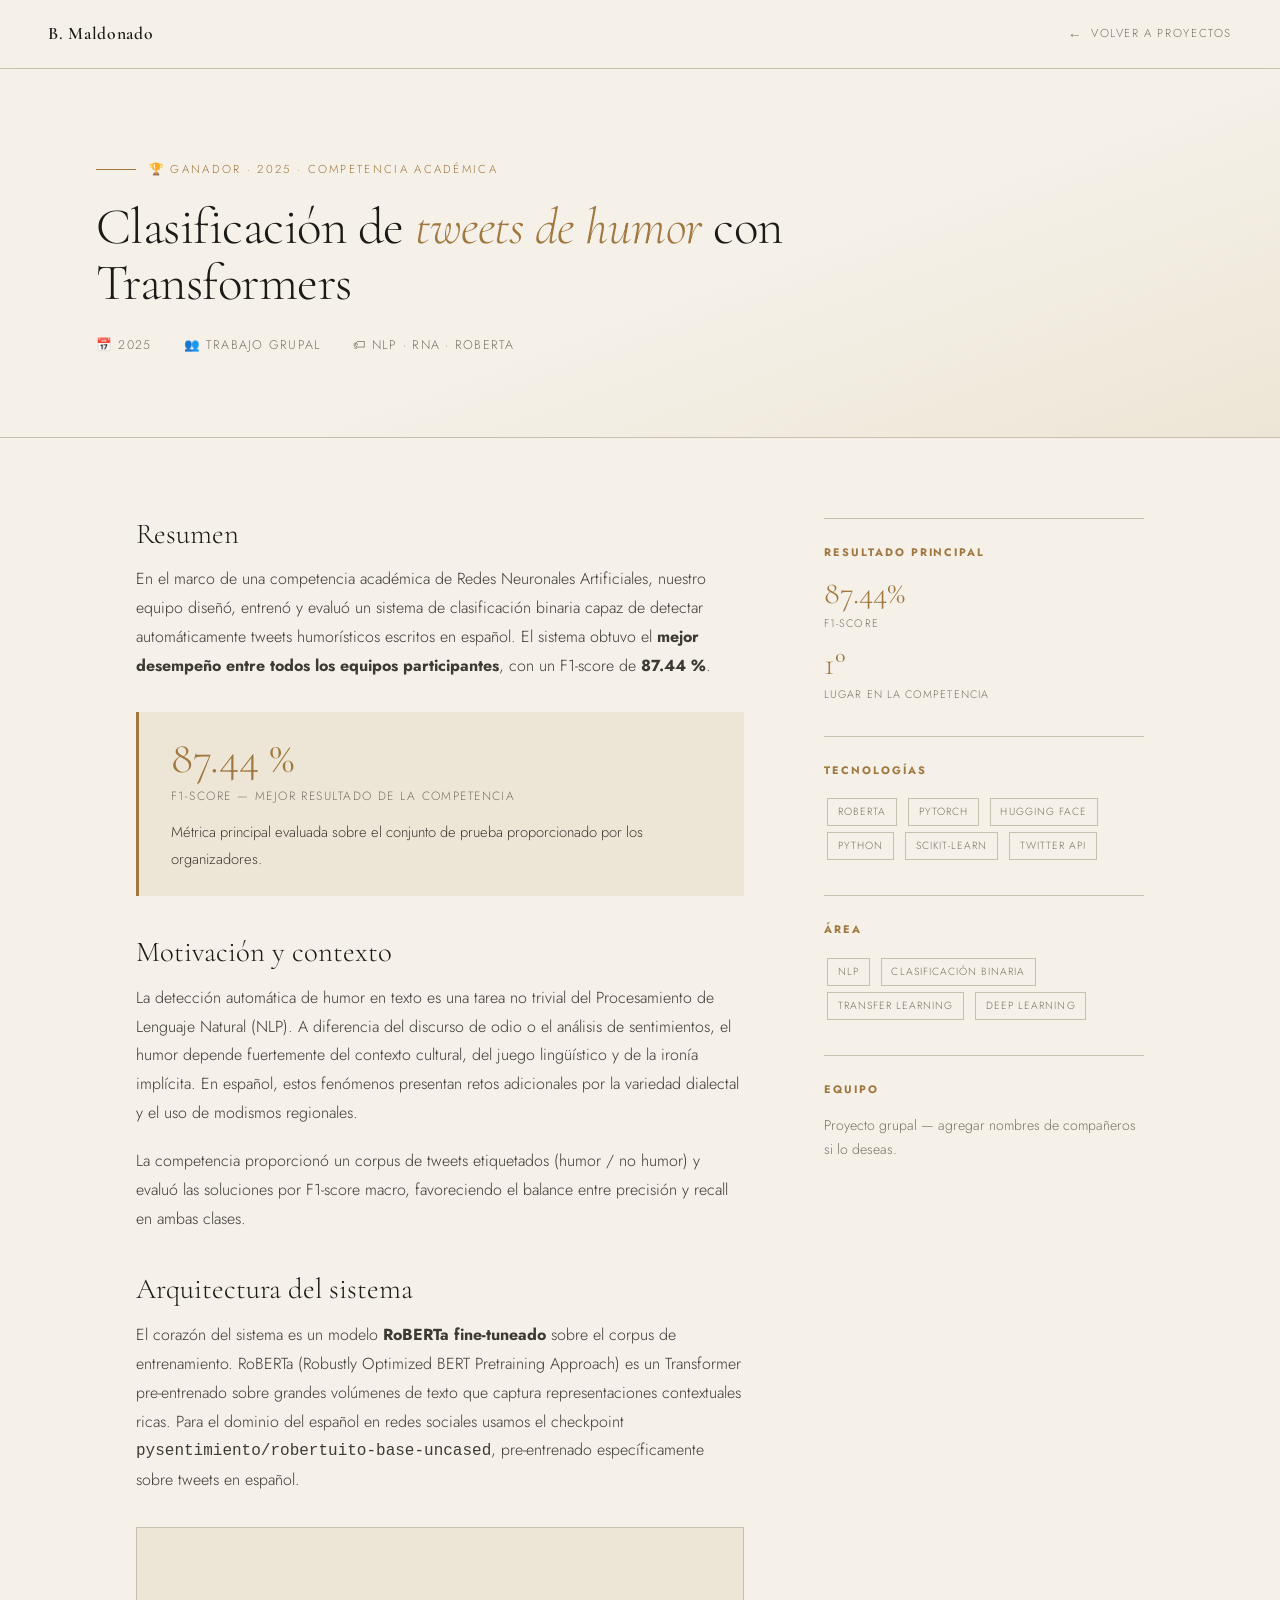
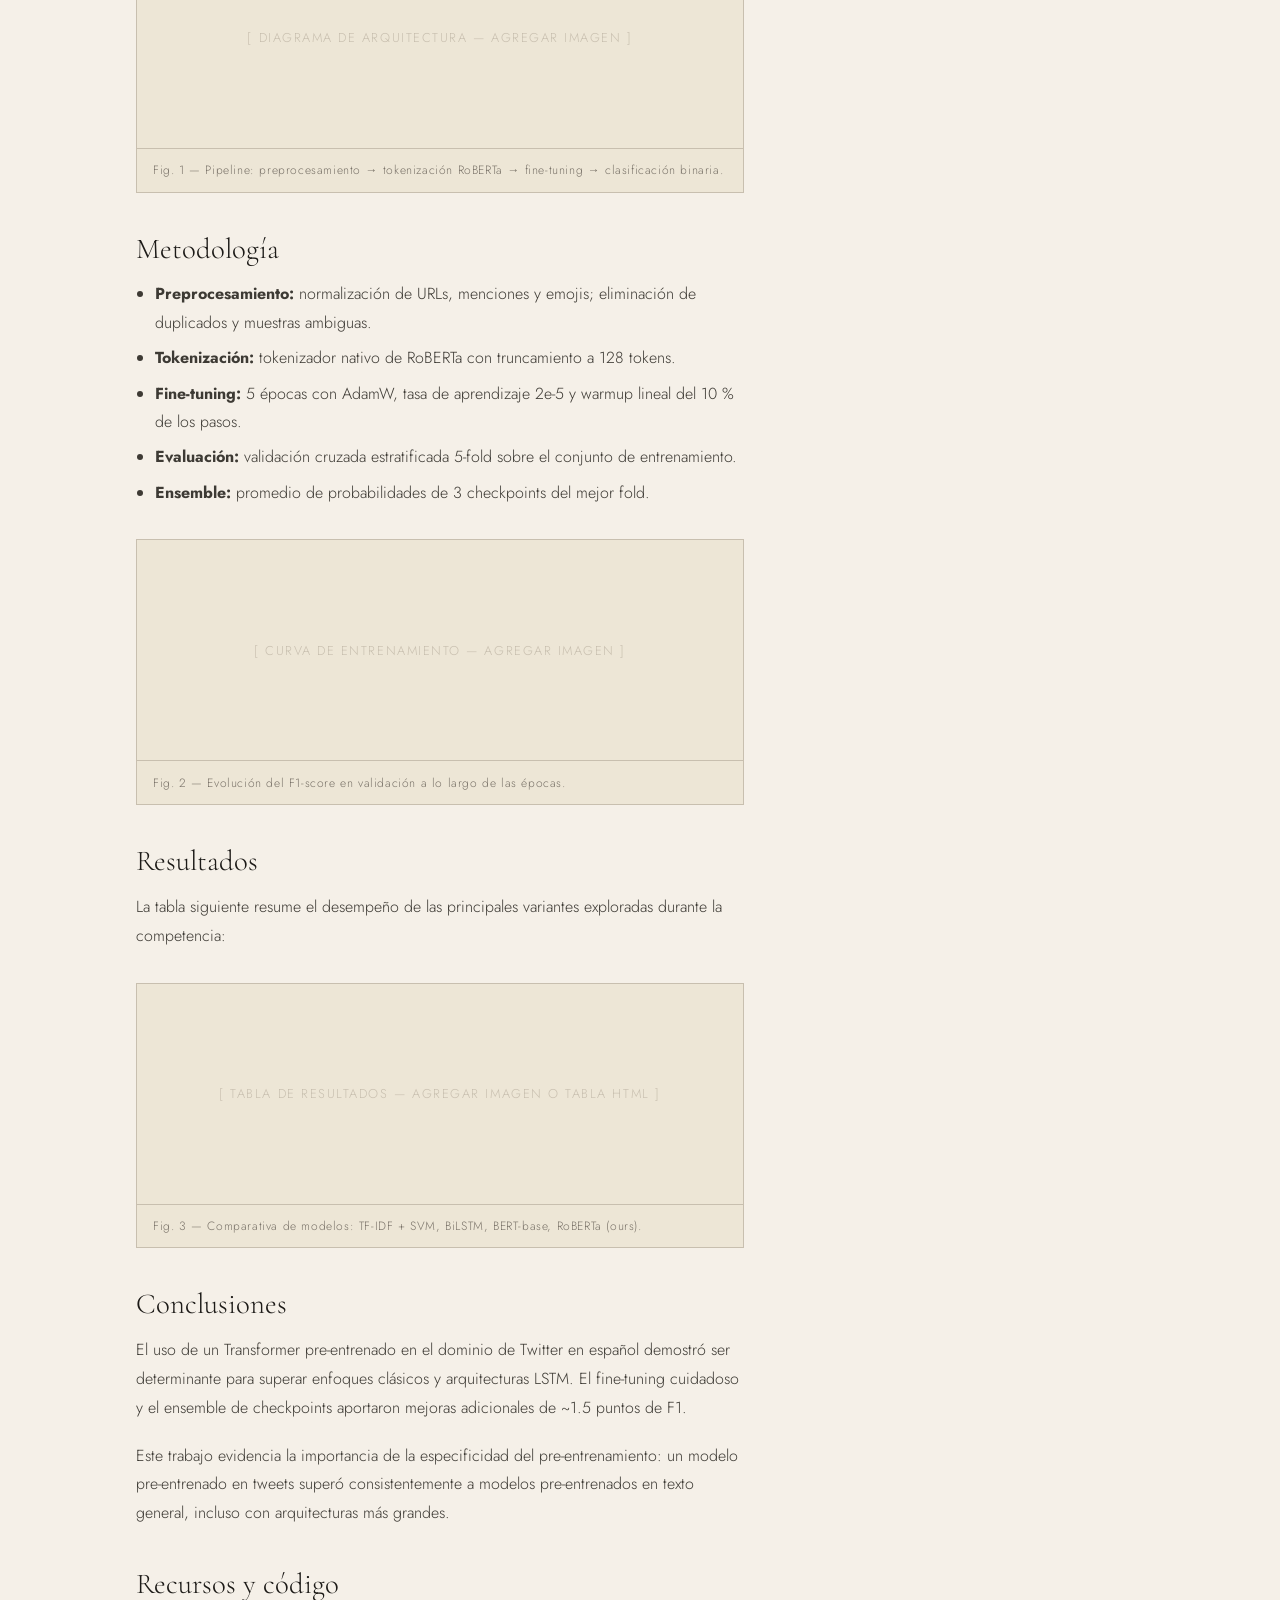
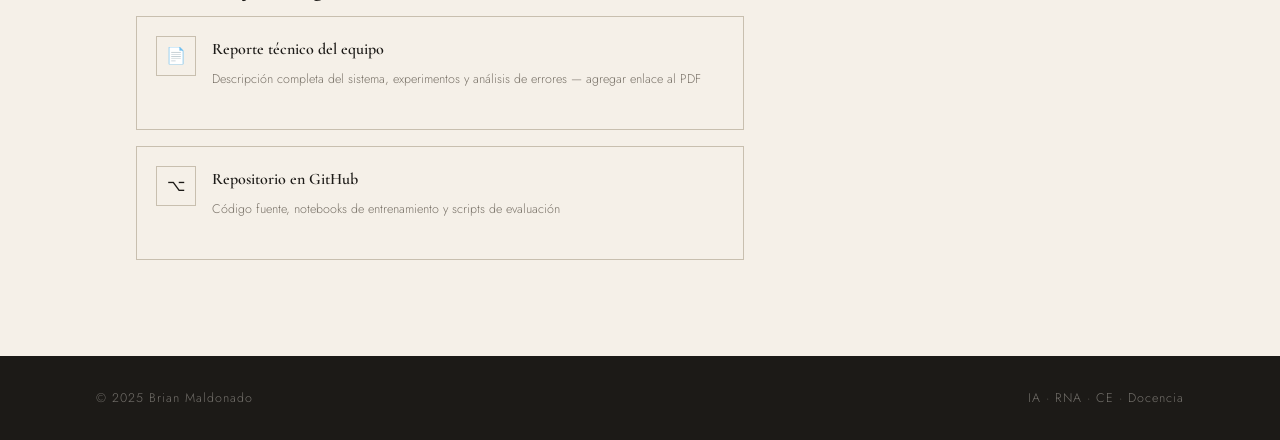
==== projects/competencia-humor.html @ 520ae176 "add some pages" ====
<!DOCTYPE html>
<html lang="es">
<head>
  <meta charset="UTF-8"/>
  <meta name="viewport" content="width=device-width, initial-scale=1.0"/>
  <title>Competencia RNA — Tweets de Humor · Brian Maldonado</title>
  <link rel="preconnect" href="https://fonts.googleapis.com">
  <link href="https://fonts.googleapis.com/css2?family=Cormorant+Garamond:ital,wght@0,300;0,400;0,600;1,300;1,400&family=Jost:wght@300;400;500&display=swap" rel="stylesheet">
  <link rel="stylesheet" href="../style.css">
</head>
<body>

<nav class="detail-nav">
  <a href="../index.html" class="nav-logo">B. Maldonado</a>
  <a href="../index.html#logros" class="back-link">Volver a proyectos</a>
</nav>

<div class="detail-hero">
  <p class="hero-tag">🏆 Ganador · 2025 · Competencia académica</p>
  <h1>Clasificación de <em>tweets de humor</em> con Transformers</h1>
  <div class="detail-meta">
    <span>📅 2025</span>
    <span>👥 Trabajo grupal</span>
    <span>🏷 NLP · RNA · RoBERTa</span>
  </div>
</div>

<div class="detail-body">

  <!-- CONTENIDO PRINCIPAL -->
  <article class="detail-content fade-up">

    <h2>Resumen</h2>
    <p>
      En el marco de una competencia académica de Redes Neuronales Artificiales, nuestro equipo diseñó,
      entrenó y evaluó un sistema de clasificación binaria capaz de detectar automáticamente tweets
      humorísticos escritos en español. El sistema obtuvo el <strong>mejor desempeño entre todos los
      equipos participantes</strong>, con un F1-score de <strong>87.44 %</strong>.
    </p>

    <div class="result-box">
      <div class="result-number">87.44 %</div>
      <div class="result-label">F1-score — Mejor resultado de la competencia</div>
      <p>Métrica principal evaluada sobre el conjunto de prueba proporcionado por los organizadores.</p>
    </div>

    <h2>Motivación y contexto</h2>
    <p>
      La detección automática de humor en texto es una tarea no trivial del Procesamiento de Lenguaje Natural
      (NLP). A diferencia del discurso de odio o el análisis de sentimientos, el humor depende fuertemente
      del contexto cultural, del juego lingüístico y de la ironía implícita. En español, estos fenómenos
      presentan retos adicionales por la variedad dialectal y el uso de modismos regionales.
    </p>
    <p>
      La competencia proporcionó un corpus de tweets etiquetados (humor / no humor) y evaluó
      las soluciones por F1-score macro, favoreciendo el balance entre precisión y recall en ambas clases.
    </p>

    <h2>Arquitectura del sistema</h2>
    <p>
      El corazón del sistema es un modelo <strong>RoBERTa fine-tuneado</strong> sobre el corpus de
      entrenamiento. RoBERTa (Robustly Optimized BERT Pretraining Approach) es un Transformer
      pre-entrenado sobre grandes volúmenes de texto que captura representaciones contextuales ricas.
      Para el dominio del español en redes sociales usamos el checkpoint
      <code>pysentimiento/robertuito-base-uncased</code>, pre-entrenado específicamente sobre tweets en español.
    </p>

    <figure class="detail-image">
      <div class="img-placeholder">[ Diagrama de arquitectura — agregar imagen ]</div>
      <figcaption>Fig. 1 — Pipeline: preprocesamiento → tokenización RoBERTa → fine-tuning → clasificación binaria.</figcaption>
    </figure>

    <h2>Metodología</h2>
    <ul>
      <li><strong>Preprocesamiento:</strong> normalización de URLs, menciones y emojis; eliminación de duplicados y muestras ambiguas.</li>
      <li><strong>Tokenización:</strong> tokenizador nativo de RoBERTa con truncamiento a 128 tokens.</li>
      <li><strong>Fine-tuning:</strong> 5 épocas con AdamW, tasa de aprendizaje 2e-5 y warmup lineal del 10 % de los pasos.</li>
      <li><strong>Evaluación:</strong> validación cruzada estratificada 5-fold sobre el conjunto de entrenamiento.</li>
      <li><strong>Ensemble:</strong> promedio de probabilidades de 3 checkpoints del mejor fold.</li>
    </ul>

    <figure class="detail-image">
      <div class="img-placeholder">[ Curva de entrenamiento — agregar imagen ]</div>
      <figcaption>Fig. 2 — Evolución del F1-score en validación a lo largo de las épocas.</figcaption>
    </figure>

    <h2>Resultados</h2>
    <p>
      La tabla siguiente resume el desempeño de las principales variantes exploradas durante la competencia:
    </p>

    <figure class="detail-image">
      <div class="img-placeholder">[ Tabla de resultados — agregar imagen o tabla HTML ]</div>
      <figcaption>Fig. 3 — Comparativa de modelos: TF-IDF + SVM, BiLSTM, BERT-base, RoBERTa (ours).</figcaption>
    </figure>

    <h2>Conclusiones</h2>
    <p>
      El uso de un Transformer pre-entrenado en el dominio de Twitter en español demostró ser
      determinante para superar enfoques clásicos y arquitecturas LSTM. El fine-tuning cuidadoso
      y el ensemble de checkpoints aportaron mejoras adicionales de ~1.5 puntos de F1.
    </p>
    <p>
      Este trabajo evidencia la importancia de la especificidad del pre-entrenamiento: un modelo
      pre-entrenado en tweets superó consistentemente a modelos pre-entrenados en texto general,
      incluso con arquitecturas más grandes.
    </p>

    <h2>Recursos y código</h2>

    <a href="#" class="paper-card">
      <div class="paper-icon">📄</div>
      <div>
        <h4>Reporte técnico del equipo</h4>
        <p>Descripción completa del sistema, experimentos y análisis de errores — agregar enlace al PDF</p>
      </div>
    </a>

    <a href="https://github.com/FabrexG" target="_blank" class="paper-card">
      <div class="paper-icon">⌥</div>
      <div>
        <h4>Repositorio en GitHub</h4>
        <p>Código fuente, notebooks de entrenamiento y scripts de evaluación</p>
      </div>
    </a>

  </article>

  <!-- SIDEBAR -->
  <aside class="detail-sidebar fade-up">

    <div class="sidebar-block">
      <h3>Resultado principal</h3>
      <div class="sidebar-stat">
        <div class="stat-number">87.44%</div>
        <div class="stat-label">F1-score</div>
      </div>
      <div class="sidebar-stat">
        <div class="stat-number">1°</div>
        <div class="stat-label">Lugar en la competencia</div>
      </div>
    </div>

    <div class="sidebar-block">
      <h3>Tecnologías</h3>
      <span class="tag">RoBERTa</span>
      <span class="tag">PyTorch</span>
      <span class="tag">Hugging Face</span>
      <span class="tag">Python</span>
      <span class="tag">Scikit-learn</span>
      <span class="tag">Twitter API</span>
    </div>

    <div class="sidebar-block">
      <h3>Área</h3>
      <span class="tag">NLP</span>
      <span class="tag">Clasificación binaria</span>
      <span class="tag">Transfer Learning</span>
      <span class="tag">Deep Learning</span>
    </div>

    <div class="sidebar-block">
      <h3>Equipo</h3>
      <p style="font-size:0.88rem; color:var(--muted);">Proyecto grupal — agregar nombres de compañeros si lo deseas.</p>
    </div>

  </aside>

</div>

<footer>
  <span>© 2025 Brian Maldonado</span>
  <span>IA · RNA · CE · Docencia</span>
</footer>

<script>
  const obs = new IntersectionObserver((entries) => {
    entries.forEach((e, i) => {
      if (e.isIntersecting) {
        setTimeout(() => e.target.classList.add('visible'), i * 100);
        obs.unobserve(e.target);
      }
    });
  }, { threshold: 0.1 });
  document.querySelectorAll('.fade-up').forEach(el => obs.observe(el));
</script>
</body>
</html>
---- style.css ----
:root {
      --cream: #f5f0e8;
      --parchment: #ede6d6;
      --ink: #1c1a17;
      --ink-light: #3d3a34;
      --muted: #7a7369;
      --gold: #a07840;
      --gold-light: #c8a060;
      --rule: #c8bfaf;
      --white: #faf8f4;
    }

    *, *::before, *::after { box-sizing: border-box; margin: 0; padding: 0; }

    html { scroll-behavior: smooth; }

    body {
      background: var(--cream);
      color: var(--ink);
      font-family: 'Jost', sans-serif;
      font-weight: 300;
      font-size: 16px;
      line-height: 1.7;
    }

    /* ── NAV ── */
    nav {
      position: fixed; top: 0; left: 0; right: 0; z-index: 100;
      display: flex; align-items: center; justify-content: space-between;
      padding: 1.2rem 3rem;
      background: rgba(245,240,232,0.92);
      backdrop-filter: blur(8px);
      border-bottom: 1px solid var(--rule);
    }
    .nav-logo {
      font-family: 'Cormorant Garamond', serif;
      font-size: 1.1rem;
      font-weight: 600;
      letter-spacing: 0.04em;
      color: var(--ink);
      text-decoration: none;
    }
    .nav-links { display: flex; gap: 2rem; list-style: none; }
    .nav-links a {
      font-size: 0.78rem;
      letter-spacing: 0.12em;
      text-transform: uppercase;
      color: var(--muted);
      text-decoration: none;
      transition: color 0.2s;
    }
    .nav-links a:hover { color: var(--gold); }

    /* ── HERO ── */
    header {
      min-height: 100vh;
      display: flex; flex-direction: column; justify-content: flex-end;
      padding: 0 6rem 6rem;
      position: relative;
      overflow: hidden;
    }
    .hero-bg {
      position: absolute; inset: 0;
      background:
        radial-gradient(ellipse 80% 60% at 70% 30%, rgba(160,120,64,0.07) 0%, transparent 60%),
        linear-gradient(160deg, var(--cream) 60%, var(--parchment) 100%);
    }
    .hero-rule {
      position: absolute; top: 0; left: 6rem; right: 6rem; bottom: 0;
      border-left: 1px solid var(--rule);
      border-right: 1px solid var(--rule);
      pointer-events: none;
    }
    .hero-content { position: relative; max-width: 700px; }
    .hero-tag {
      font-size: 0.72rem;
      letter-spacing: 0.2em;
      text-transform: uppercase;
      color: var(--gold);
      margin-bottom: 1.5rem;
      display: flex; align-items: center; gap: 0.8rem;
    }
    .hero-tag::before {
      content: '';
      display: block; width: 2.5rem; height: 1px; background: var(--gold);
    }
    h1 {
      font-family: 'Cormorant Garamond', serif;
      font-size: clamp(3.2rem, 6vw, 5.5rem);
      font-weight: 300;
      line-height: 1.05;
      letter-spacing: -0.01em;
      margin-bottom: 1.6rem;
      color: var(--ink);
    }
    h1 em { font-style: italic; color: var(--gold); }
    .hero-sub {
      font-size: 1rem;
      color: var(--muted);
      max-width: 480px;
      margin-bottom: 2.8rem;
      line-height: 1.8;
    }
    .hero-ctas { display: flex; gap: 1rem; flex-wrap: wrap; }
    .btn-primary {
      display: inline-block;
      padding: 0.8rem 2rem;
      background: var(--ink);
      color: var(--cream);
      font-size: 0.78rem;
      letter-spacing: 0.12em;
      text-transform: uppercase;
      text-decoration: none;
      transition: background 0.25s;
    }
    .btn-primary:hover { background: var(--gold); }
    .btn-outline {
      display: inline-block;
      padding: 0.8rem 2rem;
      border: 1px solid var(--ink);
      color: var(--ink);
      font-size: 0.78rem;
      letter-spacing: 0.12em;
      text-transform: uppercase;
      text-decoration: none;
      transition: border-color 0.25s, color 0.25s;
    }
    .btn-outline:hover { border-color: var(--gold); color: var(--gold); }

    .scroll-hint {
      position: absolute; bottom: 2.5rem; right: 6rem;
      font-size: 0.68rem; letter-spacing: 0.18em; text-transform: uppercase;
      color: var(--muted);
      writing-mode: vertical-rl;
      display: flex; align-items: center; gap: 0.8rem;
    }
    .scroll-hint::after {
      content: '';
      display: block; width: 1px; height: 3rem; background: var(--rule);
    }

    /* ── SECTIONS ── */
    section { padding: 7rem 6rem; }
    section:nth-child(even) { background: var(--white); }

    .section-label {
      font-size: 0.68rem; letter-spacing: 0.22em; text-transform: uppercase;
      color: var(--gold); margin-bottom: 0.8rem;
      display: flex; align-items: center; gap: 0.8rem;
    }
    .section-label::before {
      content: ''; display: block; width: 1.8rem; height: 1px; background: var(--gold);
    }
    h2 {
      font-family: 'Cormorant Garamond', serif;
      font-size: clamp(2rem, 3.5vw, 3rem);
      font-weight: 300;
      line-height: 1.1;
      margin-bottom: 3rem;
      color: var(--ink);
    }
    h2 em { font-style: italic; }

    /* ── SOBRE MÍ ── */
    .about-grid {
      display: grid;
      grid-template-columns: 1fr 1fr;
      gap: 5rem;
      align-items: start;
    }
    .about-text p { color: var(--ink-light); margin-bottom: 1.2rem; font-size: 1.02rem; }
    .about-stats {
      display: grid; grid-template-columns: 1fr 1fr; gap: 2rem;
    }
    .stat-item {
      border-top: 1px solid var(--rule);
      padding-top: 1rem;
    }
    .stat-number {
      font-family: 'Cormorant Garamond', serif;
      font-size: 3rem; font-weight: 300;
      color: var(--gold); line-height: 1;
      margin-bottom: 0.3rem;
    }
    .stat-label {
      font-size: 0.72rem; letter-spacing: 0.12em; text-transform: uppercase;
      color: var(--muted);
    }

    /* ── HABILIDADES ── */
    .skills-grid {
      display: grid;
      grid-template-columns: repeat(3, 1fr);
      gap: 2rem;
    }
    .skill-card {
      padding: 2rem;
      border: 1px solid var(--rule);
      background: var(--cream);
      position: relative;
      transition: border-color 0.25s;
    }
    .skill-card:hover { border-color: var(--gold); }
    .skill-card::before {
      content: attr(data-num);
      position: absolute; top: 1.2rem; right: 1.5rem;
      font-family: 'Cormorant Garamond', serif;
      font-size: 2.5rem; font-weight: 300;
      color: var(--parchment);
    }
    .skill-icon { font-size: 1.5rem; margin-bottom: 1rem; }
    .skill-card h3 {
      font-family: 'Cormorant Garamond', serif;
      font-size: 1.25rem; font-weight: 600;
      margin-bottom: 0.8rem;
    }
    .skill-card p { font-size: 0.88rem; color: var(--muted); line-height: 1.7; }
    .skill-tags { display: flex; flex-wrap: wrap; gap: 0.4rem; margin-top: 1rem; }
    .tag {
      font-size: 0.65rem; letter-spacing: 0.1em; text-transform: uppercase;
      padding: 0.25rem 0.6rem;
      border: 1px solid var(--rule);
      color: var(--muted);
    }

    /* ── LOGROS ── */
    .projects-list { display: flex; flex-direction: column; gap: 0; }
    .project-item {
      display: grid;
      grid-template-columns: 80px 1fr auto;
      gap: 2rem;
      align-items: start;
      padding: 2.5rem 0;
      border-bottom: 1px solid var(--rule);
      transition: background 0.2s;
    }
    .project-item:first-child { border-top: 1px solid var(--rule); }
    .project-year {
      font-family: 'Cormorant Garamond', serif;
      font-size: 1.1rem; color: var(--muted); padding-top: 0.15rem;
    }
    .project-body h3 {
      font-family: 'Cormorant Garamond', serif;
      font-size: 1.35rem; font-weight: 600;
      margin-bottom: 0.5rem;
    }
    .project-body p { font-size: 0.9rem; color: var(--muted); max-width: 500px; }
    .project-badge {
      font-size: 0.65rem; letter-spacing: 0.12em; text-transform: uppercase;
      padding: 0.3rem 0.9rem;
      background: var(--gold);
      color: var(--white);
      white-space: nowrap;
      align-self: start;
    }
    .project-badge.alt {
      background: transparent;
      border: 1px solid var(--rule);
      color: var(--muted);
    }

    /* ── DOCENCIA ── */
    .teaching-intro {
      display: grid; grid-template-columns: 1fr 1fr; gap: 5rem; margin-bottom: 4rem;
    }
    .teaching-intro p { color: var(--ink-light); font-size: 1.02rem; }
    .teaching-cards {
      display: grid; grid-template-columns: repeat(3, 1fr); gap: 1.5rem;
    }
    .teaching-card {
      padding: 2rem 1.8rem;
      background: var(--parchment);
      border-top: 3px solid var(--gold);
    }
    .teaching-card h3 {
      font-family: 'Cormorant Garamond', serif;
      font-size: 1.15rem; font-weight: 600;
      margin-bottom: 0.6rem;
    }
    .teaching-card p { font-size: 0.85rem; color: var(--muted); }

    /* ── CONTACTO ── */
    .contact-grid {
      display: grid; grid-template-columns: 1fr 1fr; gap: 6rem; align-items: start;
    }
    .contact-text h2 { margin-bottom: 1.2rem; }
    .contact-text p { color: var(--muted); margin-bottom: 2rem; }
    .contact-links { display: flex; flex-direction: column; gap: 1.2rem; }
    .contact-link {
      display: flex; align-items: center; gap: 1rem;
      text-decoration: none; color: var(--ink);
      font-size: 0.9rem;
      border-bottom: 1px solid var(--rule);
      padding-bottom: 1.2rem;
      transition: color 0.2s;
    }
    .contact-link:hover { color: var(--gold); }
    .contact-link-icon {
      width: 2.2rem; height: 2.2rem;
      border: 1px solid var(--rule);
      display: flex; align-items: center; justify-content: center;
      font-size: 0.9rem; flex-shrink: 0;
      transition: border-color 0.2s, background 0.2s;
    }
    .contact-link:hover .contact-link-icon {
      border-color: var(--gold); background: var(--gold); color: var(--white);
    }
    .contact-link-label { font-size: 0.65rem; text-transform: uppercase; letter-spacing: 0.1em; color: var(--muted); display: block; }
    .contact-link-value { font-size: 0.95rem; }

    /* ── FOOTER ── */
    footer {
      background: var(--ink);
      color: var(--muted);
      padding: 2rem 6rem;
      display: flex; justify-content: space-between; align-items: center;
      font-size: 0.78rem; letter-spacing: 0.08em;
    }
    footer span { color: var(--cream); opacity: 0.4; }

    /* ── ANIMATIONS ── */
    .fade-up {
      opacity: 0; transform: translateY(28px);
      transition: opacity 0.7s ease, transform 0.7s ease;
    }
    .fade-up.visible { opacity: 1; transform: none; }

    /* ── RESPONSIVE ── */
    @media (max-width: 900px) {
      nav { padding: 1rem 1.5rem; }
      .nav-links { display: none; }
      header { padding: 6rem 1.8rem 4rem; }
      .hero-rule { display: none; }
      section { padding: 5rem 1.8rem; }
      .about-grid, .teaching-intro, .contact-grid { grid-template-columns: 1fr; gap: 2.5rem; }
      .skills-grid, .teaching-cards { grid-template-columns: 1fr 1fr; }
      .project-item { grid-template-columns: 60px 1fr; }
      .project-badge { display: none; }
      footer { flex-direction: column; gap: 0.5rem; padding: 1.5rem; }
      .scroll-hint { display: none; }
    }
    @media (max-width: 600px) {
      .skills-grid, .teaching-cards { grid-template-columns: 1fr; }
      .about-stats { grid-template-columns: 1fr 1fr; }
    }

    /* ── PROJECT DETAIL BUTTON ── */
    .project-link {
      display: inline-flex; align-items: center; gap: 0.5rem;
      margin-top: 1rem;
      font-size: 0.72rem; letter-spacing: 0.14em; text-transform: uppercase;
      color: var(--gold);
      text-decoration: none;
      border-bottom: 1px solid transparent;
      transition: border-color 0.2s, gap 0.2s;
      width: fit-content;
    }
    .project-link:hover { border-bottom-color: var(--gold); gap: 0.8rem; }
    .project-link::after { content: '→'; font-size: 0.85rem; }

    /* ── PROJECT DETAIL PAGE ── */
    .detail-nav {
      position: fixed; top: 0; left: 0; right: 0; z-index: 100;
      display: flex; align-items: center; justify-content: space-between;
      padding: 1.2rem 3rem;
      background: rgba(245,240,232,0.92);
      backdrop-filter: blur(8px);
      border-bottom: 1px solid var(--rule);
    }
    .detail-nav .nav-logo {
      font-family: 'Cormorant Garamond', serif;
      font-size: 1.1rem; font-weight: 600; letter-spacing: 0.04em;
      color: var(--ink); text-decoration: none;
    }
    .back-link {
      display: inline-flex; align-items: center; gap: 0.5rem;
      font-size: 0.72rem; letter-spacing: 0.14em; text-transform: uppercase;
      color: var(--muted); text-decoration: none;
      transition: color 0.2s, gap 0.2s;
    }
    .back-link::before { content: '←'; font-size: 0.85rem; }
    .back-link:hover { color: var(--gold); gap: 0.8rem; }

    .detail-hero {
      padding: 10rem 6rem 5rem;
      background: linear-gradient(160deg, var(--cream) 60%, var(--parchment) 100%);
      border-bottom: 1px solid var(--rule);
    }
    .detail-hero .hero-tag {
      font-size: 0.72rem; letter-spacing: 0.2em; text-transform: uppercase;
      color: var(--gold); margin-bottom: 1.2rem;
      display: flex; align-items: center; gap: 0.8rem;
    }
    .detail-hero .hero-tag::before {
      content: ''; display: block; width: 2.5rem; height: 1px; background: var(--gold);
    }
    .detail-hero h1 {
      font-family: 'Cormorant Garamond', serif;
      font-size: clamp(2rem, 4vw, 3.8rem);
      font-weight: 300; line-height: 1.1;
      margin-bottom: 1.5rem; color: var(--ink); max-width: 820px;
    }
    .detail-hero h1 em { font-style: italic; color: var(--gold); }
    .detail-meta {
      display: flex; gap: 2rem; flex-wrap: wrap;
      font-size: 0.78rem; letter-spacing: 0.1em; text-transform: uppercase;
      color: var(--muted);
    }
    .detail-meta span { display: flex; align-items: center; gap: 0.4rem; }

    .detail-body {
      display: grid;
      grid-template-columns: 1fr 320px;
      gap: 5rem;
      padding: 5rem 6rem;
      max-width: 1200px;
      margin: 0 auto;
    }
    .detail-content h2 {
      font-family: 'Cormorant Garamond', serif;
      font-size: 1.8rem; font-weight: 300;
      margin: 2.5rem 0 1rem; color: var(--ink);
    }
    .detail-content h2:first-child { margin-top: 0; }
    .detail-content p {
      color: var(--ink-light); font-size: 1rem; line-height: 1.8;
      margin-bottom: 1.2rem;
    }
    .detail-content ul {
      margin: 0 0 1.2rem 1.2rem; color: var(--ink-light);
      font-size: 1rem; line-height: 1.8;
    }
    .detail-content ul li { margin-bottom: 0.4rem; }

    /* Result highlight box */
    .result-box {
      background: var(--parchment);
      border-left: 3px solid var(--gold);
      padding: 1.5rem 2rem;
      margin: 2rem 0;
    }
    .result-box .result-number {
      font-family: 'Cormorant Garamond', serif;
      font-size: 2.8rem; font-weight: 300; color: var(--gold); line-height: 1;
    }
    .result-box .result-label {
      font-size: 0.75rem; letter-spacing: 0.12em; text-transform: uppercase;
      color: var(--muted); margin-top: 0.3rem;
    }
    .result-box p { margin-top: 0.8rem; margin-bottom: 0; font-size: 0.92rem; }

    /* Image placeholder / real images */
    .detail-image {
      width: 100%; border: 1px solid var(--rule);
      margin: 2rem 0; display: block;
      background: var(--parchment);
    }
    .detail-image img { width: 100%; display: block; }
    .detail-image figcaption {
      font-size: 0.75rem; color: var(--muted); padding: 0.7rem 1rem;
      border-top: 1px solid var(--rule); letter-spacing: 0.05em;
    }
    .img-placeholder {
      height: 220px; display: flex; align-items: center; justify-content: center;
      font-size: 0.8rem; color: var(--rule); letter-spacing: 0.12em; text-transform: uppercase;
    }

    /* Paper / resource card */
    .paper-card {
      display: flex; gap: 1rem; align-items: flex-start;
      padding: 1.2rem; border: 1px solid var(--rule);
      margin-bottom: 1rem; text-decoration: none; color: var(--ink);
      transition: border-color 0.2s;
    }
    .paper-card:hover { border-color: var(--gold); }
    .paper-icon {
      width: 2.5rem; height: 2.5rem; flex-shrink: 0;
      border: 1px solid var(--rule);
      display: flex; align-items: center; justify-content: center;
      font-size: 1rem;
    }
    .paper-card h4 {
      font-family: 'Cormorant Garamond', serif;
      font-size: 1rem; font-weight: 600; margin-bottom: 0.3rem;
    }
    .paper-card p { font-size: 0.78rem; color: var(--muted); }

    /* Sidebar */
    .detail-sidebar { padding-top: 0; }
    .sidebar-block {
      border-top: 1px solid var(--rule); padding-top: 1.5rem; margin-bottom: 2rem;
    }
    .sidebar-block h3 {
      font-size: 0.68rem; letter-spacing: 0.18em; text-transform: uppercase;
      color: var(--gold); margin-bottom: 1rem;
    }
    .sidebar-block .tag { display: inline-block; margin: 0.2rem; }
    .sidebar-stat { margin-bottom: 1rem; }
    .sidebar-stat .stat-number {
      font-family: 'Cormorant Garamond', serif;
      font-size: 2rem; font-weight: 300; color: var(--gold); line-height: 1;
    }
    .sidebar-stat .stat-label {
      font-size: 0.68rem; letter-spacing: 0.1em; text-transform: uppercase; color: var(--muted);
    }

    @media (max-width: 900px) {
      .detail-nav { padding: 1rem 1.5rem; }
      .detail-hero { padding: 8rem 1.8rem 3rem; }
      .detail-body { grid-template-columns: 1fr; gap: 3rem; padding: 3rem 1.8rem; }
      .detail-sidebar { border-top: 1px solid var(--rule); padding-top: 2rem; }
    }
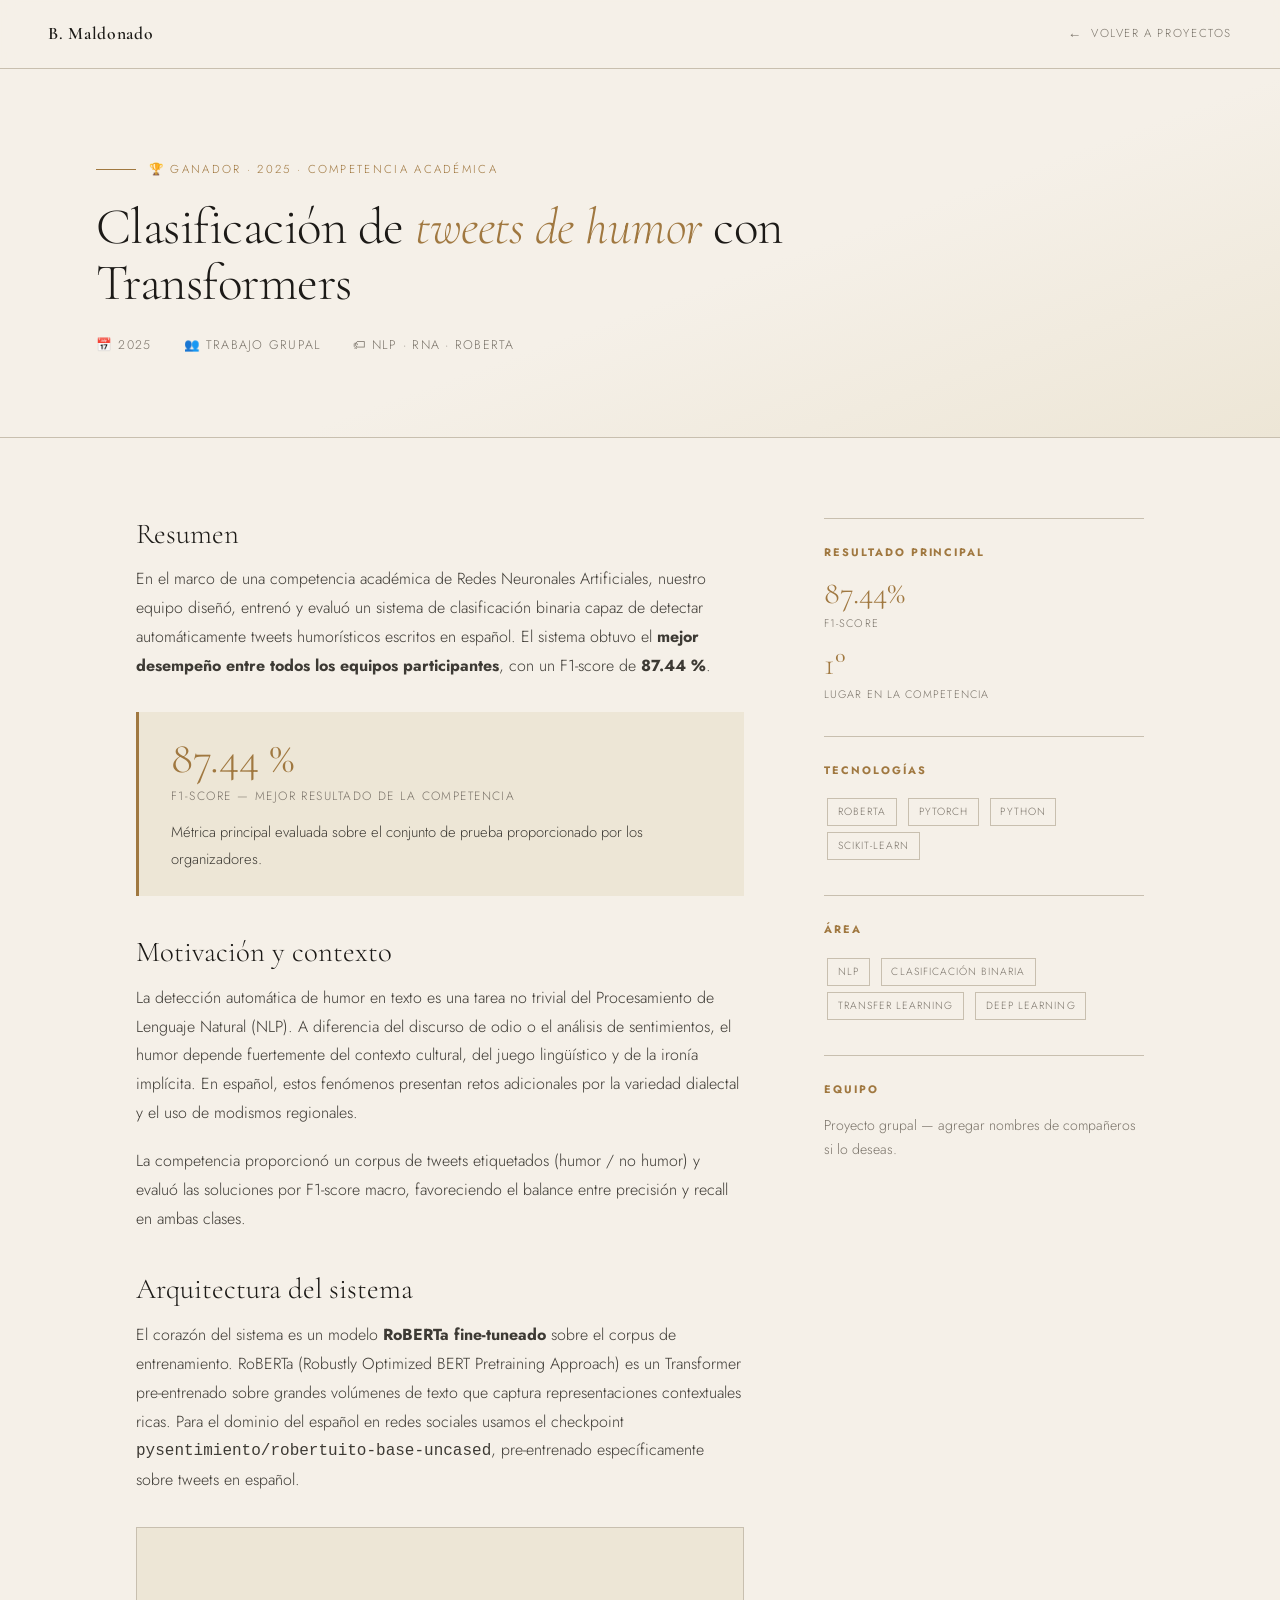
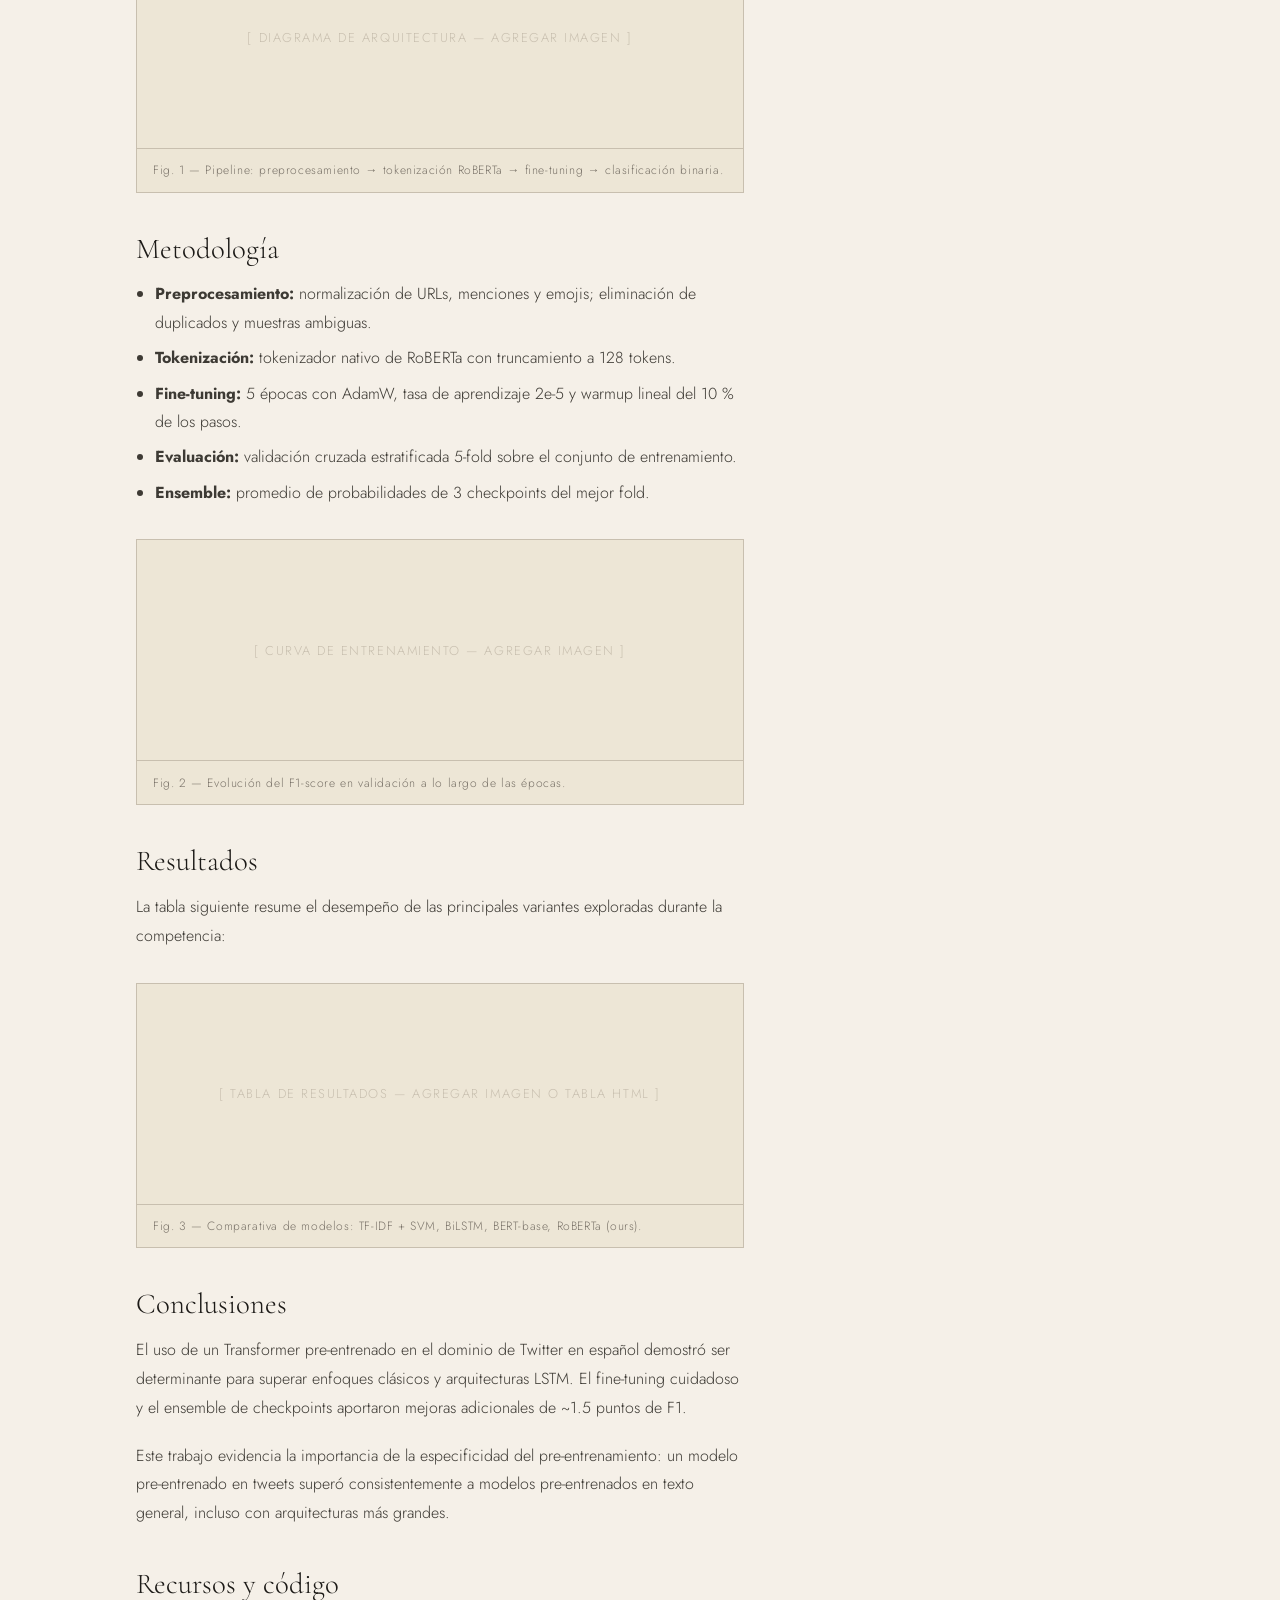
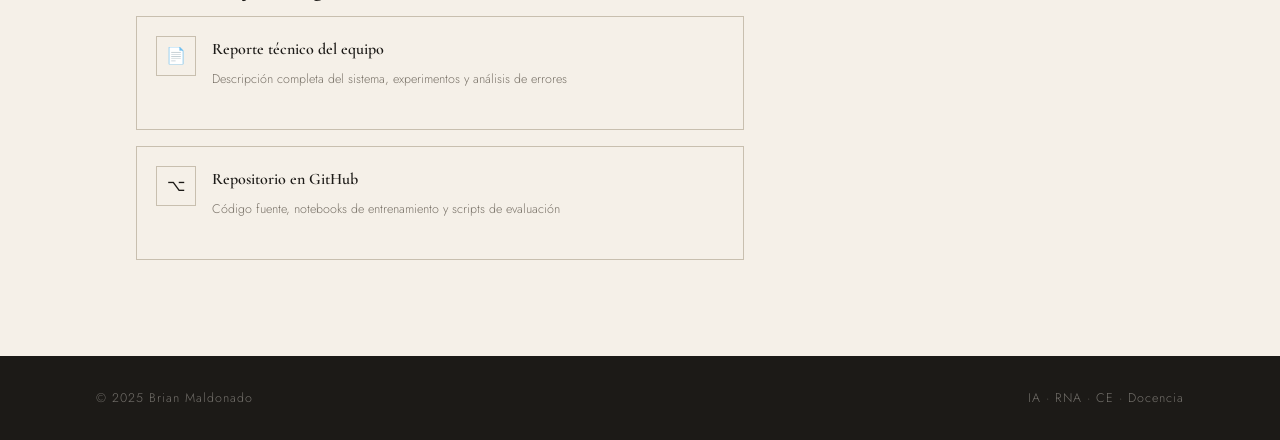
==== commit 10d9df1f: "change htmls" ====
--- a/projects/competencia-humor.html
+++ b/projects/competencia-humor.html
@@ -108,11 +108,11 @@
 
     <h2>Recursos y código</h2>
 
-    <a href="#" class="paper-card">
+    <a href="https://drive.google.com/file/d/1Im_B02XwIYp0CZ0jaRQedmtAyRKKpbsu/view?usp=sharing" class="paper-card">
       <div class="paper-icon">📄</div>
       <div>
         <h4>Reporte técnico del equipo</h4>
-        <p>Descripción completa del sistema, experimentos y análisis de errores — agregar enlace al PDF</p>
+        <p>Descripción completa del sistema, experimentos y análisis de errores</p>
       </div>
     </a>
 
@@ -145,10 +145,8 @@
       <h3>Tecnologías</h3>
       <span class="tag">RoBERTa</span>
       <span class="tag">PyTorch</span>
-      <span class="tag">Hugging Face</span>
       <span class="tag">Python</span>
       <span class="tag">Scikit-learn</span>
-      <span class="tag">Twitter API</span>
     </div>
 
     <div class="sidebar-block">
